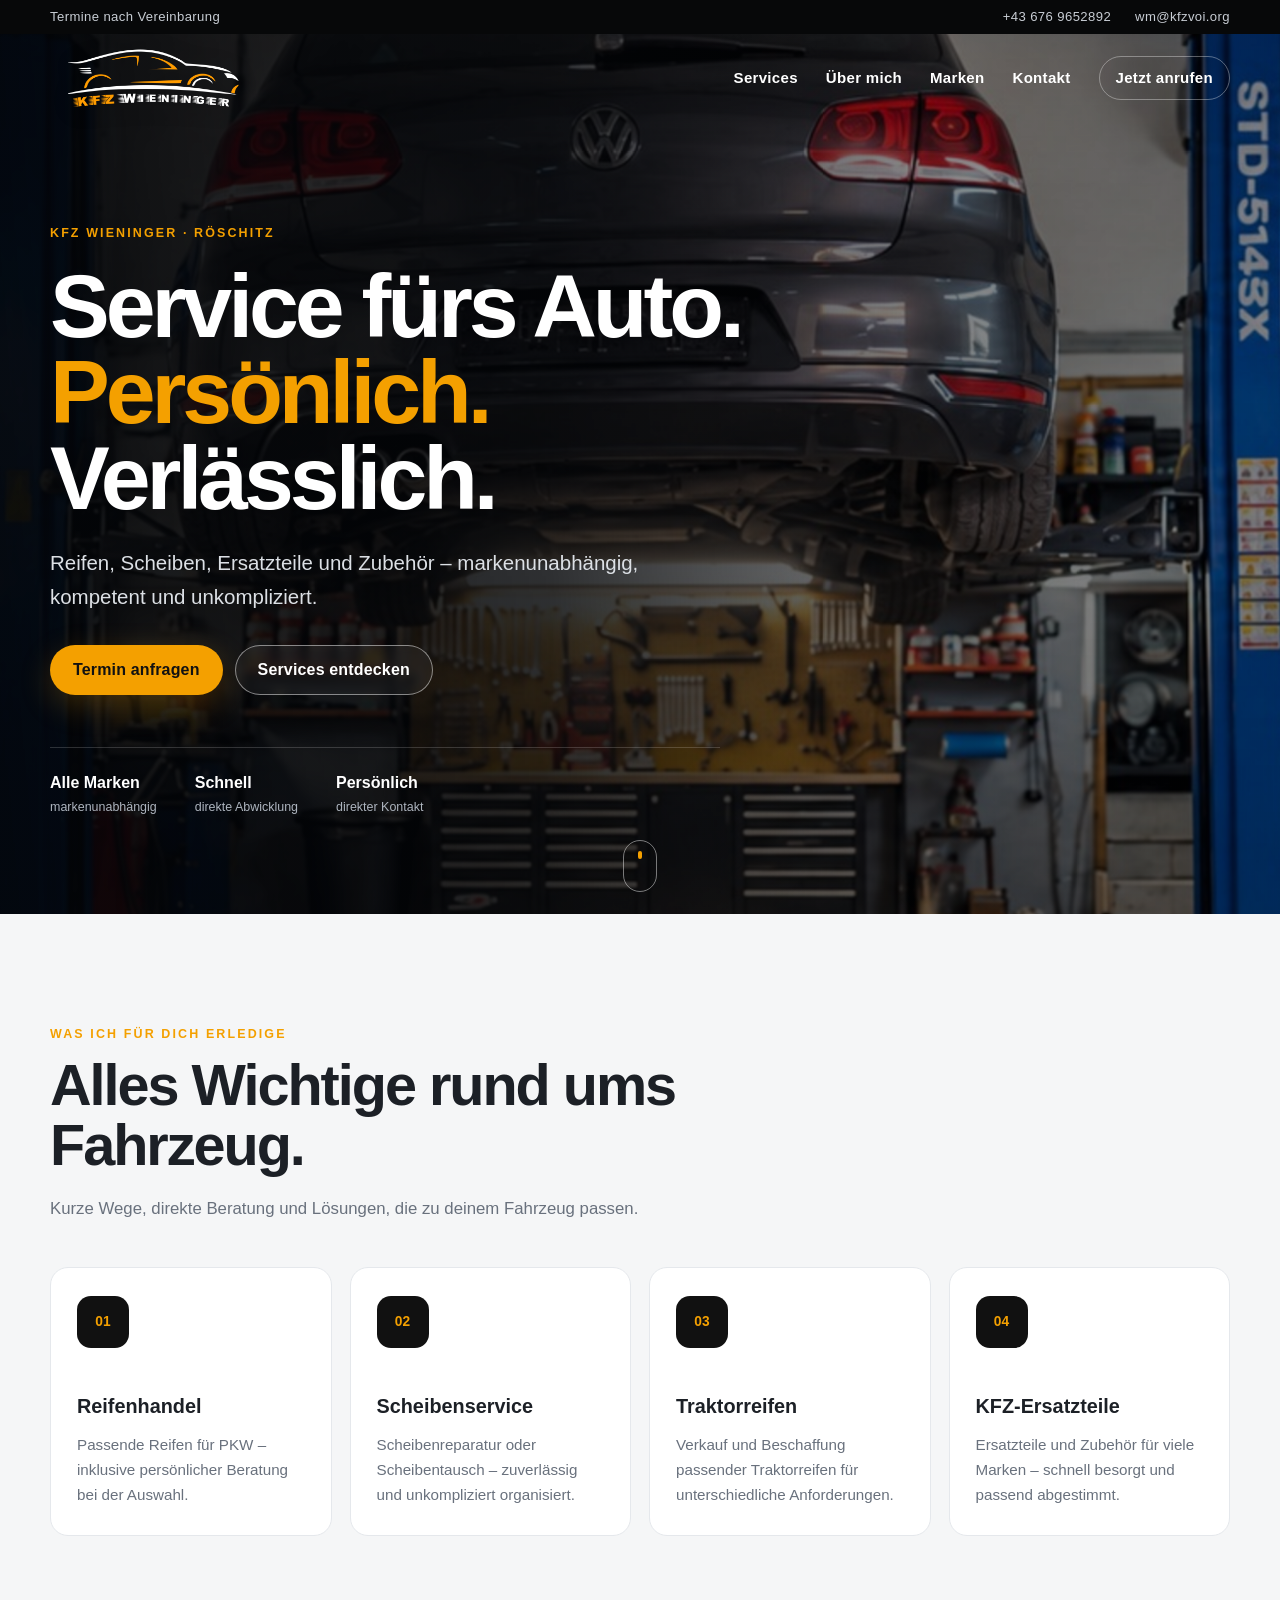
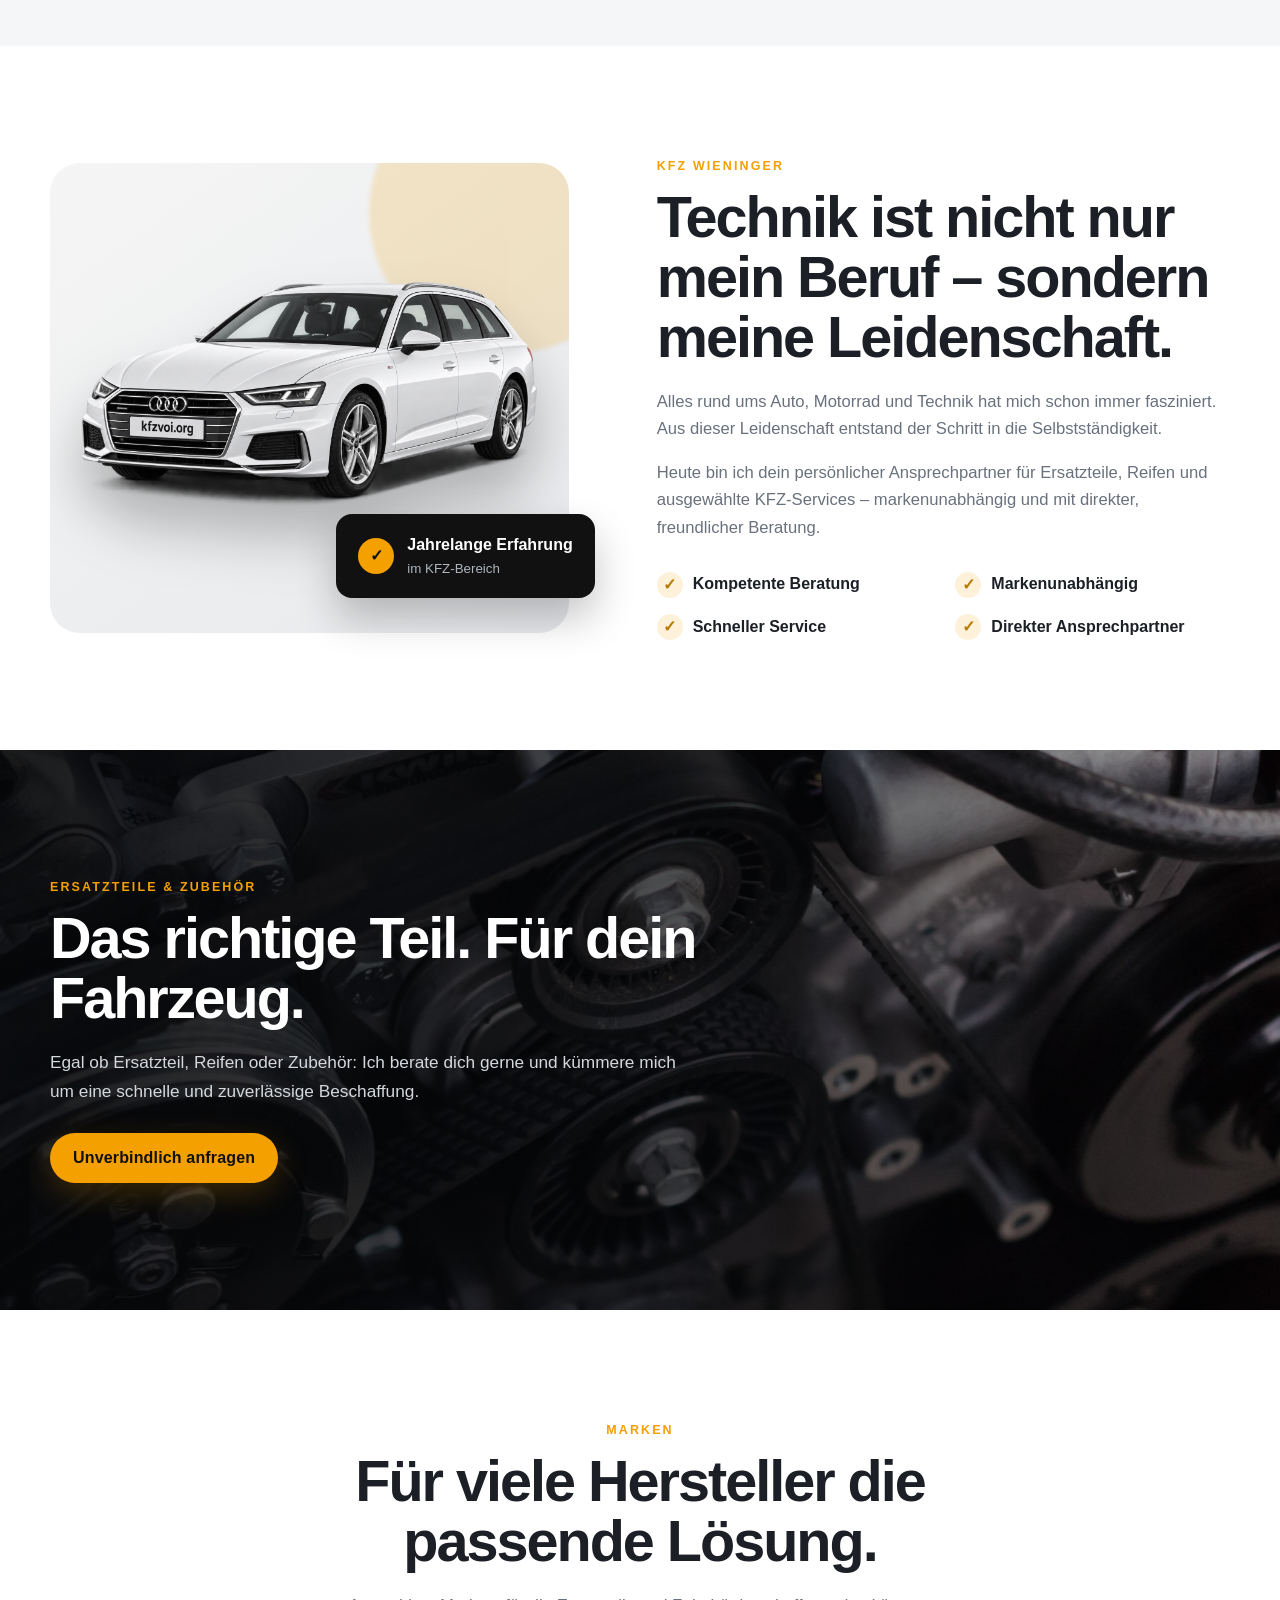
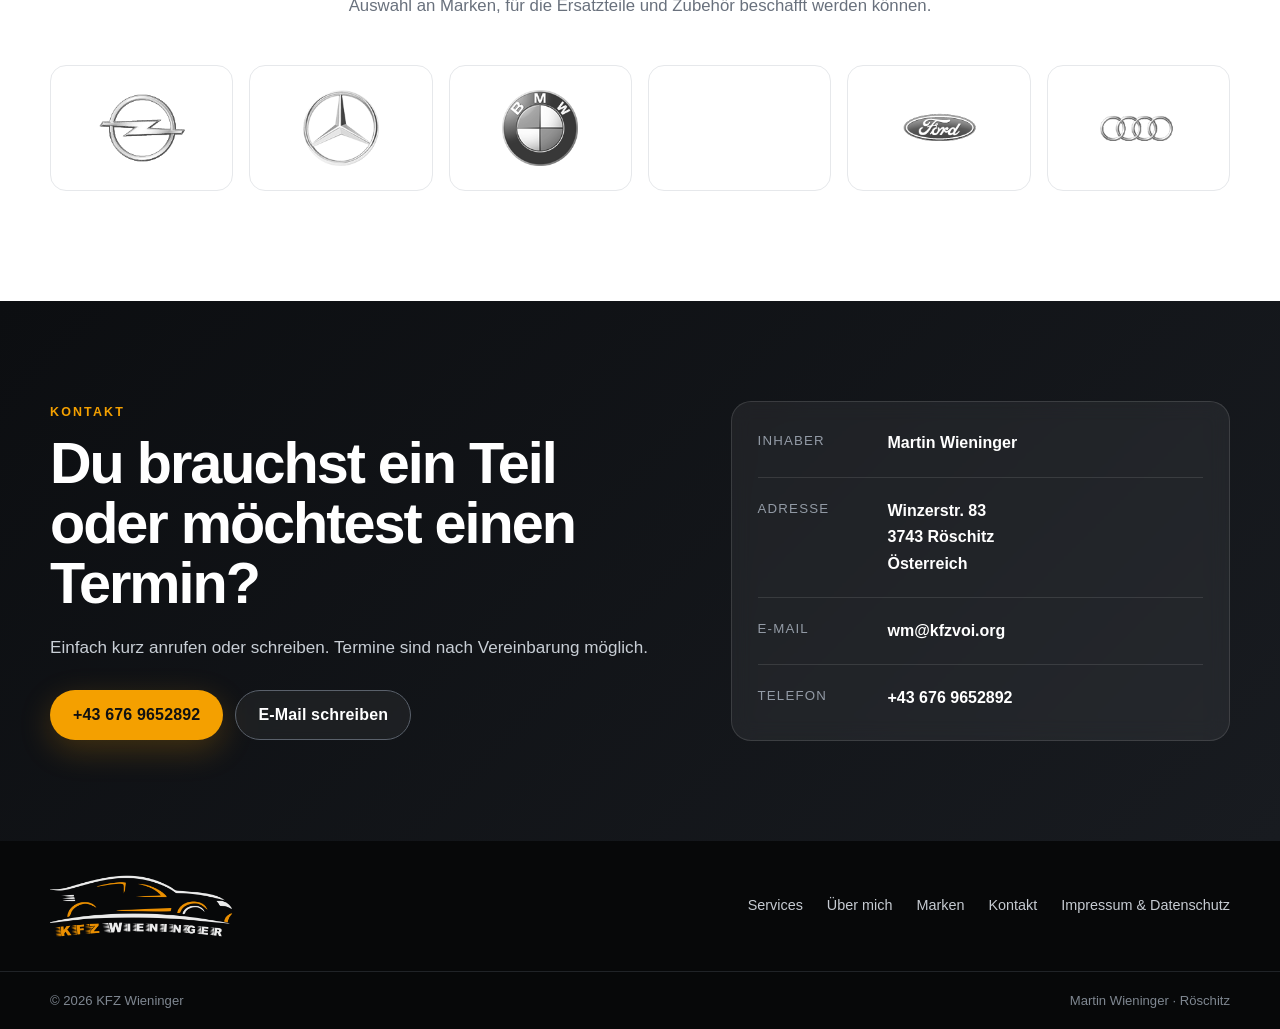
==== index.html @ 29ba62cd "Add files via upload" ====
<!doctype html>
<html lang="de">
<head>
  <meta charset="utf-8">
  <meta name="viewport" content="width=device-width,initial-scale=1">
  <meta name="theme-color" content="#0b0c0e">
  <title>KFZ Wieninger – Service, Reifen & Ersatzteile</title>
  <meta name="description" content="KFZ Wieninger in Röschitz – Reifenhandel, Scheibenreparatur, Traktorreifen und KFZ-Ersatzteile. Persönlich, markenunabhängig und zuverlässig.">
  <link rel="stylesheet" href="assets/style.css">
</head>
<body>
  <div class="topbar">
    <div class="wrap topbar-inner">
      <span>Termine nach Vereinbarung</span>
      <div class="topbar-links">
        <a href="tel:+436769652892">+43 676 9652892</a>
        <a href="mailto:wm@kfzvoi.org">wm@kfzvoi.org</a>
      </div>
    </div>
  </div>

  <header class="site-header" id="site-header">
    <div class="wrap nav">
      <a class="logo" href="#top" aria-label="KFZ Wieninger Startseite"><img src="assets/img/logo.png" alt="KFZ Wieninger"></a>
      <button class="menu-btn" aria-label="Menü öffnen" aria-expanded="false"><span></span><span></span><span></span></button>
      <nav class="navlinks" aria-label="Hauptnavigation">
        <a href="#services">Services</a>
        <a href="#ueber-mich">Über mich</a>
        <a href="#marken">Marken</a>
        <a href="#kontakt">Kontakt</a>
        <a class="nav-cta" href="tel:+436769652892">Jetzt anrufen</a>
      </nav>
    </div>
  </header>

  <main id="top">
    <section class="hero parallax-section" data-parallax="0.18">
      <div class="parallax-bg hero-bg" aria-hidden="true"></div>
      <div class="hero-shade" aria-hidden="true"></div>
      <div class="wrap hero-inner">
        <div class="hero-copy reveal">
          <div class="eyebrow">KFZ Wieninger · Röschitz</div>
          <h1>Service fürs Auto.<br><span>Persönlich.</span> Verlässlich.</h1>
          <p>Reifen, Scheiben, Ersatzteile und Zubehör – markenunabhängig, kompetent und unkompliziert.</p>
          <div class="hero-actions">
            <a class="button primary" href="tel:+436769652892">Termin anfragen</a>
            <a class="button ghost" href="#services">Services entdecken</a>
          </div>
          <div class="hero-facts" aria-label="Vorteile">
            <div><strong>Alle Marken</strong><span>markenunabhängig</span></div>
            <div><strong>Schnell</strong><span>direkte Abwicklung</span></div>
            <div><strong>Persönlich</strong><span>direkter Kontakt</span></div>
          </div>
        </div>
      </div>
      <a class="scroll-cue" href="#services" aria-label="Zu den Services scrollen"><span></span></a>
    </section>

    <section class="section services-section" id="services">
      <div class="wrap">
        <div class="section-head reveal">
          <div class="kicker">Was ich für dich erledige</div>
          <h2>Alles Wichtige rund ums Fahrzeug.</h2>
          <p>Kurze Wege, direkte Beratung und Lösungen, die zu deinem Fahrzeug passen.</p>
        </div>
        <div class="service-grid">
          <article class="service-card reveal">
            <div class="service-icon">01</div><h3>Reifenhandel</h3><p>Passende Reifen für PKW – inklusive persönlicher Beratung bei der Auswahl.</p>
          </article>
          <article class="service-card reveal">
            <div class="service-icon">02</div><h3>Scheibenservice</h3><p>Scheibenreparatur oder Scheibentausch – zuverlässig und unkompliziert organisiert.</p>
          </article>
          <article class="service-card reveal">
            <div class="service-icon">03</div><h3>Traktorreifen</h3><p>Verkauf und Beschaffung passender Traktorreifen für unterschiedliche Anforderungen.</p>
          </article>
          <article class="service-card reveal">
            <div class="service-icon">04</div><h3>KFZ-Ersatzteile</h3><p>Ersatzteile und Zubehör für viele Marken – schnell besorgt und passend abgestimmt.</p>
          </article>
        </div>
      </div>
    </section>

    <section class="section about-section" id="ueber-mich">
      <div class="wrap about-grid">
        <div class="about-visual reveal">
          <div class="image-frame"><img src="assets/img/audi.png" alt="Fahrzeug"></div>
          <div class="experience-card"><span>✓</span><div><strong>Jahrelange Erfahrung</strong><small>im KFZ-Bereich</small></div></div>
        </div>
        <div class="about-copy reveal">
          <div class="kicker">KFZ Wieninger</div>
          <h2>Technik ist nicht nur mein Beruf – sondern meine Leidenschaft.</h2>
          <p>Alles rund ums Auto, Motorrad und Technik hat mich schon immer fasziniert. Aus dieser Leidenschaft entstand der Schritt in die Selbstständigkeit.</p>
          <p>Heute bin ich dein persönlicher Ansprechpartner für Ersatzteile, Reifen und ausgewählte KFZ-Services – markenunabhängig und mit direkter, freundlicher Beratung.</p>
          <div class="benefits">
            <div><span>✓</span><strong>Kompetente Beratung</strong></div>
            <div><span>✓</span><strong>Markenunabhängig</strong></div>
            <div><span>✓</span><strong>Schneller Service</strong></div>
            <div><span>✓</span><strong>Direkter Ansprechpartner</strong></div>
          </div>
        </div>
      </div>
    </section>

    <section class="parallax-band parallax-section" data-parallax="0.12">
      <div class="parallax-bg workshop-bg" aria-hidden="true"></div>
      <div class="band-overlay" aria-hidden="true"></div>
      <div class="wrap band-content reveal">
        <div class="kicker">Ersatzteile & Zubehör</div>
        <h2>Das richtige Teil. Für dein Fahrzeug.</h2>
        <p>Egal ob Ersatzteil, Reifen oder Zubehör: Ich berate dich gerne und kümmere mich um eine schnelle und zuverlässige Beschaffung.</p>
        <a class="button primary" href="#kontakt">Unverbindlich anfragen</a>
      </div>
    </section>

    <section class="section brands-section" id="marken">
      <div class="wrap">
        <div class="section-head centered reveal">
          <div class="kicker">Marken</div>
          <h2>Für viele Hersteller die passende Lösung.</h2>
          <p>Auswahl an Marken, für die Ersatzteile und Zubehör beschafft werden können.</p>
        </div>
        <div class="brand-grid reveal">
          <div class="brand"><img src="assets/img/opel.png" alt="Opel"></div>
          <div class="brand"><img src="assets/img/mercedes.png" alt="Mercedes-Benz"></div>
          <div class="brand"><img src="assets/img/bmw.png" alt="BMW"></div>
          <div class="brand"><img src="assets/img/skoda.png" alt="Škoda"></div>
          <div class="brand"><img src="assets/img/ford.png" alt="Ford"></div>
          <div class="brand"><img src="assets/img/audi-logo.png" alt="Audi"></div>
        </div>
      </div>
    </section>

    <section class="contact-section" id="kontakt">
      <div class="wrap contact-shell reveal">
        <div class="contact-intro">
          <div class="kicker">Kontakt</div>
          <h2>Du brauchst ein Teil oder möchtest einen Termin?</h2>
          <p>Einfach kurz anrufen oder schreiben. Termine sind nach Vereinbarung möglich.</p>
          <div class="contact-actions">
            <a class="button primary" href="tel:+436769652892">+43 676 9652892</a>
            <a class="button ghost light" href="mailto:wm@kfzvoi.org">E-Mail schreiben</a>
          </div>
        </div>
        <aside class="contact-card">
          <div class="contact-row"><span>Inhaber</span><strong>Martin Wieninger</strong></div>
          <div class="contact-row"><span>Adresse</span><strong>Winzerstr. 83<br>3743 Röschitz<br>Österreich</strong></div>
          <div class="contact-row"><span>E-Mail</span><strong><a href="mailto:wm@kfzvoi.org">wm@kfzvoi.org</a></strong></div>
          <div class="contact-row"><span>Telefon</span><strong><a href="tel:+436769652892">+43 676 9652892</a></strong></div>
        </aside>
      </div>
    </section>
  </main>

  <footer>
    <div class="wrap footer-main">
      <a class="footer-logo" href="#top"><img src="assets/img/logo.png" alt="KFZ Wieninger"></a>
      <div class="footer-links"><a href="#services">Services</a><a href="#ueber-mich">Über mich</a><a href="#marken">Marken</a><a href="#kontakt">Kontakt</a><a href="impressum/">Impressum & Datenschutz</a></div>
    </div>
    <div class="copyright"><div class="wrap"><span>© <span id="year">2026</span> KFZ Wieninger</span><span>Martin Wieninger · Röschitz</span></div></div>
  </footer>

  <a class="mobile-call" href="tel:+436769652892" aria-label="KFZ Wieninger anrufen">☎</a>
  <script src="assets/site.js"></script>
</body>
</html>
---- assets/style.css ----
:root{--ink:#0b0c0e;--ink2:#12151a;--panel:#171a20;--paper:#f5f6f7;--white:#fff;--text:#1c2026;--muted:#69717d;--line:#dfe3e8;--accent:#f4a000;--accent2:#ffbd38;--max:1180px;--radius:18px;--shadow:0 24px 70px rgba(0,0,0,.12)}
*{box-sizing:border-box}html{scroll-behavior:smooth;scroll-padding-top:90px}body{margin:0;font-family:Inter,ui-sans-serif,-apple-system,BlinkMacSystemFont,"Segoe UI",Roboto,Arial,sans-serif;color:var(--text);background:#fff;line-height:1.65;-webkit-font-smoothing:antialiased}a{color:inherit}img{max-width:100%;display:block}.wrap{width:min(var(--max),calc(100% - 40px));margin-inline:auto}
.topbar{background:#070809;color:#c8cdd4;font-size:.82rem;letter-spacing:.03em}.topbar-inner{min-height:34px;display:flex;align-items:center;justify-content:space-between;gap:22px}.topbar-links{display:flex;gap:24px}.topbar a{text-decoration:none}.topbar a:hover{color:var(--accent)}
.site-header{position:fixed;top:34px;left:0;right:0;z-index:50;transition:background .3s,box-shadow .3s,transform .3s}.site-header.scrolled{background:rgba(10,11,13,.94);box-shadow:0 12px 30px rgba(0,0,0,.22);backdrop-filter:blur(12px)}.nav{height:88px;display:flex;align-items:center;justify-content:space-between;gap:28px}.logo img{width:214px;max-height:66px;object-fit:contain;filter:drop-shadow(0 3px 10px rgba(0,0,0,.25))}.navlinks{display:flex;align-items:center;gap:28px}.navlinks a{color:#fff;text-decoration:none;font-size:.94rem;font-weight:700;letter-spacing:.02em;transition:color .2s}.navlinks a:hover{color:var(--accent2)}.nav-cta{border:1px solid rgba(255,255,255,.35);border-radius:999px;padding:9px 16px}.nav-cta:hover{border-color:var(--accent)}.menu-btn{display:none;border:0;background:transparent;width:42px;height:42px;padding:9px;cursor:pointer}.menu-btn span{display:block;height:2px;background:#fff;margin:5px 0;border-radius:9px;transition:.2s}
.hero{height:min(880px,100svh);min-height:650px;position:relative;overflow:hidden;color:#fff;background:#0b0d10}.parallax-bg{position:absolute;inset:-12%;background-size:cover;background-position:center;will-change:transform}.hero-bg{background-image:url('img/slide1.jpg')}.hero-shade{position:absolute;inset:0;background:linear-gradient(90deg,rgba(3,5,8,.93) 0%,rgba(3,5,8,.74) 43%,rgba(3,5,8,.30) 72%,rgba(3,5,8,.24) 100%),linear-gradient(180deg,rgba(0,0,0,.2),rgba(0,0,0,.42))}.hero-inner{position:relative;z-index:2;height:100%;display:flex;align-items:center;padding-top:92px}.hero-copy{max-width:760px}.eyebrow,.kicker{text-transform:uppercase;letter-spacing:.17em;color:var(--accent);font-size:.78rem;font-weight:900}.hero h1{font-size:clamp(3.1rem,7vw,6.4rem);line-height:.96;letter-spacing:-.045em;margin:.22em 0 .28em;max-width:900px}.hero h1 span{color:var(--accent)}.hero p{font-size:clamp(1.05rem,1.6vw,1.28rem);max-width:650px;color:#dce0e5;margin:0}.hero-actions{display:flex;gap:12px;flex-wrap:wrap;margin-top:32px}.button{display:inline-flex;align-items:center;justify-content:center;min-height:50px;padding:0 22px;border-radius:999px;text-decoration:none;font-weight:850;letter-spacing:.01em;transition:transform .2s,box-shadow .2s,background .2s,color .2s;border:1px solid transparent}.button:hover{transform:translateY(-2px)}.button.primary{background:var(--accent);color:#111;box-shadow:0 10px 32px rgba(244,160,0,.22)}.button.primary:hover{background:var(--accent2);box-shadow:0 16px 34px rgba(244,160,0,.3)}.button.ghost{border-color:rgba(255,255,255,.48);color:#fff;background:rgba(255,255,255,.05);backdrop-filter:blur(4px)}.button.ghost:hover{background:#fff;color:#111}.hero-facts{display:flex;gap:38px;margin-top:52px;padding-top:22px;border-top:1px solid rgba(255,255,255,.17);max-width:670px}.hero-facts div{display:flex;flex-direction:column}.hero-facts strong{font-size:1rem}.hero-facts span{font-size:.78rem;color:#aeb5bf}.scroll-cue{position:absolute;z-index:3;left:50%;bottom:22px;transform:translateX(-50%);width:34px;height:52px;border:1px solid rgba(255,255,255,.45);border-radius:999px}.scroll-cue span{position:absolute;top:10px;left:50%;width:4px;height:8px;background:var(--accent);border-radius:9px;transform:translateX(-50%);animation:scrollCue 1.8s infinite}@keyframes scrollCue{0%{opacity:0;transform:translate(-50%,0)}30%{opacity:1}100%{opacity:0;transform:translate(-50%,18px)}}
.section{padding:110px 0}.services-section{background:var(--paper)}.section-head{max-width:720px;margin-bottom:44px}.section-head.centered{text-align:center;margin-inline:auto}.section-head h2,.about-copy h2,.band-content h2,.contact-intro h2{font-size:clamp(2.25rem,4.5vw,4rem);line-height:1.04;letter-spacing:-.035em;margin:.2em 0 .34em}.section-head p{color:var(--muted);font-size:1.05rem}.service-grid{display:grid;grid-template-columns:repeat(4,1fr);gap:18px}.service-card{position:relative;min-height:260px;background:#fff;border:1px solid #e5e8ec;border-radius:var(--radius);padding:28px 26px;overflow:hidden;transition:transform .25s,box-shadow .25s,border-color .25s}.service-card:before{content:"";position:absolute;left:0;bottom:0;height:4px;width:0;background:var(--accent);transition:width .3s}.service-card:hover{transform:translateY(-7px);box-shadow:var(--shadow);border-color:#d8dce2}.service-card:hover:before{width:100%}.service-icon{width:52px;height:52px;border-radius:14px;display:grid;place-items:center;background:#111;color:var(--accent);font-weight:900;font-size:.86rem;margin-bottom:42px}.service-card h3{font-size:1.24rem;margin:0 0 9px}.service-card p{color:var(--muted);margin:0;font-size:.95rem}
.about-section{overflow:hidden}.about-grid{display:grid;grid-template-columns:.95fr 1.05fr;gap:88px;align-items:center}.about-visual{position:relative}.image-frame{position:relative;background:linear-gradient(145deg,#f5f5f5,#e7e9ec);border-radius:30px;min-height:470px;display:flex;align-items:center;padding:40px;overflow:hidden}.image-frame:after{content:"";position:absolute;width:280px;height:280px;right:-80px;top:-90px;background:var(--accent);opacity:.18;border-radius:50%;filter:blur(2px)}.image-frame img{position:relative;z-index:2;filter:drop-shadow(0 35px 25px rgba(0,0,0,.26));transform:scale(1.06)}.experience-card{position:absolute;z-index:3;right:-26px;bottom:35px;background:#111;color:#fff;border-radius:16px;padding:18px 22px;display:flex;align-items:center;gap:13px;box-shadow:0 20px 40px rgba(0,0,0,.23)}.experience-card>span{width:36px;height:36px;border-radius:50%;background:var(--accent);color:#111;display:grid;place-items:center;font-weight:900}.experience-card div{display:flex;flex-direction:column}.experience-card small{color:#aeb5bf}.about-copy p{color:var(--muted);font-size:1.04rem}.benefits{display:grid;grid-template-columns:1fr 1fr;gap:16px 24px;margin-top:30px}.benefits div{display:flex;align-items:center;gap:10px}.benefits span{width:26px;height:26px;border-radius:50%;background:rgba(244,160,0,.15);color:#b87900;display:grid;place-items:center;font-weight:900}
.parallax-band{position:relative;min-height:560px;color:#fff;overflow:hidden;display:flex;align-items:center}.workshop-bg{background-image:url('img/motor.jpg')}.band-overlay{position:absolute;inset:0;background:linear-gradient(90deg,rgba(5,7,9,.92),rgba(5,7,9,.69) 58%,rgba(5,7,9,.32))}.band-content{position:relative;z-index:2;max-width:780px;margin-left:max(calc((100% - var(--max))/2),20px);margin-right:20px}.band-content p{max-width:650px;color:#d4d8dd;font-size:1.08rem;margin-bottom:28px}
.brands-section{background:#fff}.brand-grid{display:grid;grid-template-columns:repeat(6,1fr);gap:16px;margin-top:46px}.brand{height:126px;border:1px solid #e6e8eb;border-radius:16px;padding:22px;background:#fff;display:flex;align-items:center;justify-content:center;transition:transform .22s,box-shadow .22s,border-color .22s}.brand:hover{transform:translateY(-5px);box-shadow:0 18px 35px rgba(0,0,0,.08);border-color:#d7dbe0}.brand img{max-height:76px;width:auto;filter:grayscale(1);opacity:.78;transition:filter .2s,opacity .2s,transform .2s}.brand:hover img{filter:grayscale(0);opacity:1;transform:scale(1.04)}
.contact-section{background:linear-gradient(135deg,#0c0e11,#181b20);padding:100px 0;color:#fff}.contact-shell{display:grid;grid-template-columns:1.1fr .9fr;gap:70px;align-items:center}.contact-intro p{color:#c8ced5;max-width:650px;font-size:1.07rem}.contact-actions{display:flex;gap:12px;flex-wrap:wrap;margin-top:28px}.button.light{border-color:#5a616b}.contact-card{background:rgba(255,255,255,.06);border:1px solid rgba(255,255,255,.12);border-radius:20px;padding:8px 26px;backdrop-filter:blur(10px)}.contact-row{display:grid;grid-template-columns:110px 1fr;gap:20px;padding:20px 0;border-bottom:1px solid rgba(255,255,255,.11)}.contact-row:last-child{border-bottom:0}.contact-row span{color:#939ba6;font-size:.83rem;text-transform:uppercase;letter-spacing:.09em}.contact-row strong{font-weight:700}.contact-row a{color:#fff;text-decoration:none}.contact-row a:hover{color:var(--accent)}
footer{background:#070809;color:#acb2ba}.footer-main{min-height:130px;display:flex;align-items:center;justify-content:space-between;gap:30px}.footer-logo img{width:190px;opacity:.92}.footer-links{display:flex;flex-wrap:wrap;gap:24px}.footer-links a{color:#c6cbd2;text-decoration:none;font-size:.9rem}.footer-links a:hover{color:var(--accent)}.copyright{border-top:1px solid #202327;padding:18px 0;color:#7f8791;font-size:.82rem}.copyright .wrap{display:flex;justify-content:space-between;gap:18px;flex-wrap:wrap}.mobile-call{display:none}
.reveal{opacity:0;transform:translateY(24px);transition:opacity .75s ease,transform .75s ease}.reveal.in-view{opacity:1;transform:none}
.legal{background:#fff}.legal .site-header,.legal header{position:sticky;top:0;background:#0c0e11}.legal-hero{background:linear-gradient(135deg,#11151a,#242931);color:#fff;padding:76px 0 58px}.legal-hero h1{font-size:clamp(2.3rem,5vw,4rem);margin:.4em 0 0}.legal-content{width:min(920px,calc(100% - 40px));margin:auto;padding:58px 0 90px}.legal-content h1{font-size:2.35rem;line-height:1.15;margin-top:1.8em}.legal-content h1:first-child{margin-top:0}.legal-content h2{margin-top:2em;font-size:1.55rem}.legal-content h3{margin-top:1.7em}.legal-content a{color:#a86800;overflow-wrap:anywhere}.back{color:var(--accent);text-decoration:none;font-weight:800}
@media (max-width:980px){.service-grid{grid-template-columns:repeat(2,1fr)}.about-grid{grid-template-columns:1fr;gap:52px}.about-visual{max-width:760px}.experience-card{right:16px}.brand-grid{grid-template-columns:repeat(3,1fr)}.contact-shell{grid-template-columns:1fr;gap:40px}.footer-main{align-items:flex-start;flex-direction:column;padding:40px 0}}
@media (max-width:820px){.topbar-inner>span{display:none}.topbar-inner{justify-content:center}.site-header{top:34px}.nav{height:74px}.logo img{width:178px}.menu-btn{display:block}.navlinks{position:absolute;top:74px;left:20px;right:20px;display:none;flex-direction:column;align-items:stretch;gap:4px;padding:16px;background:rgba(10,11,13,.98);border:1px solid #2a2e34;border-radius:16px;box-shadow:0 20px 45px rgba(0,0,0,.35)}.navlinks.open{display:flex}.navlinks a{padding:12px 10px}.nav-cta{text-align:center;margin-top:6px}.hero{min-height:670px;height:92svh}.hero-inner{padding-top:90px}.hero-facts{gap:18px;justify-content:space-between}.hero h1{font-size:clamp(3rem,12vw,5rem)}.section{padding:82px 0}.parallax-bg{inset:-6%;transform:none!important}.parallax-band{min-height:500px}.band-content{margin-left:20px}.mobile-call{display:grid;place-items:center;position:fixed;right:18px;bottom:18px;width:56px;height:56px;border-radius:50%;background:var(--accent);color:#111;text-decoration:none;font-size:1.35rem;font-weight:900;z-index:60;box-shadow:0 14px 30px rgba(0,0,0,.25)}}
@media (max-width:560px){.wrap{width:min(var(--max),calc(100% - 28px))}.topbar-links{gap:14px;font-size:.76rem}.hero-facts{display:none}.hero-actions{flex-direction:column;align-items:stretch}.hero-actions .button{text-align:center}.service-grid{grid-template-columns:1fr}.service-card{min-height:220px}.service-icon{margin-bottom:28px}.image-frame{min-height:320px;padding:18px}.experience-card{position:relative;right:auto;bottom:auto;margin:-28px 16px 0}.benefits{grid-template-columns:1fr}.brand-grid{grid-template-columns:repeat(2,1fr)}.brand{height:104px}.contact-row{grid-template-columns:1fr;gap:5px}.contact-actions{flex-direction:column;align-items:stretch}.footer-links{display:grid;grid-template-columns:1fr 1fr;width:100%;gap:14px}.copyright .wrap{flex-direction:column}.scroll-cue{display:none}}
@media (prefers-reduced-motion:reduce){html{scroll-behavior:auto}.reveal{opacity:1;transform:none;transition:none}.scroll-cue span{animation:none}.parallax-bg{transform:none!important}.button,.brand,.service-card{transition:none}}
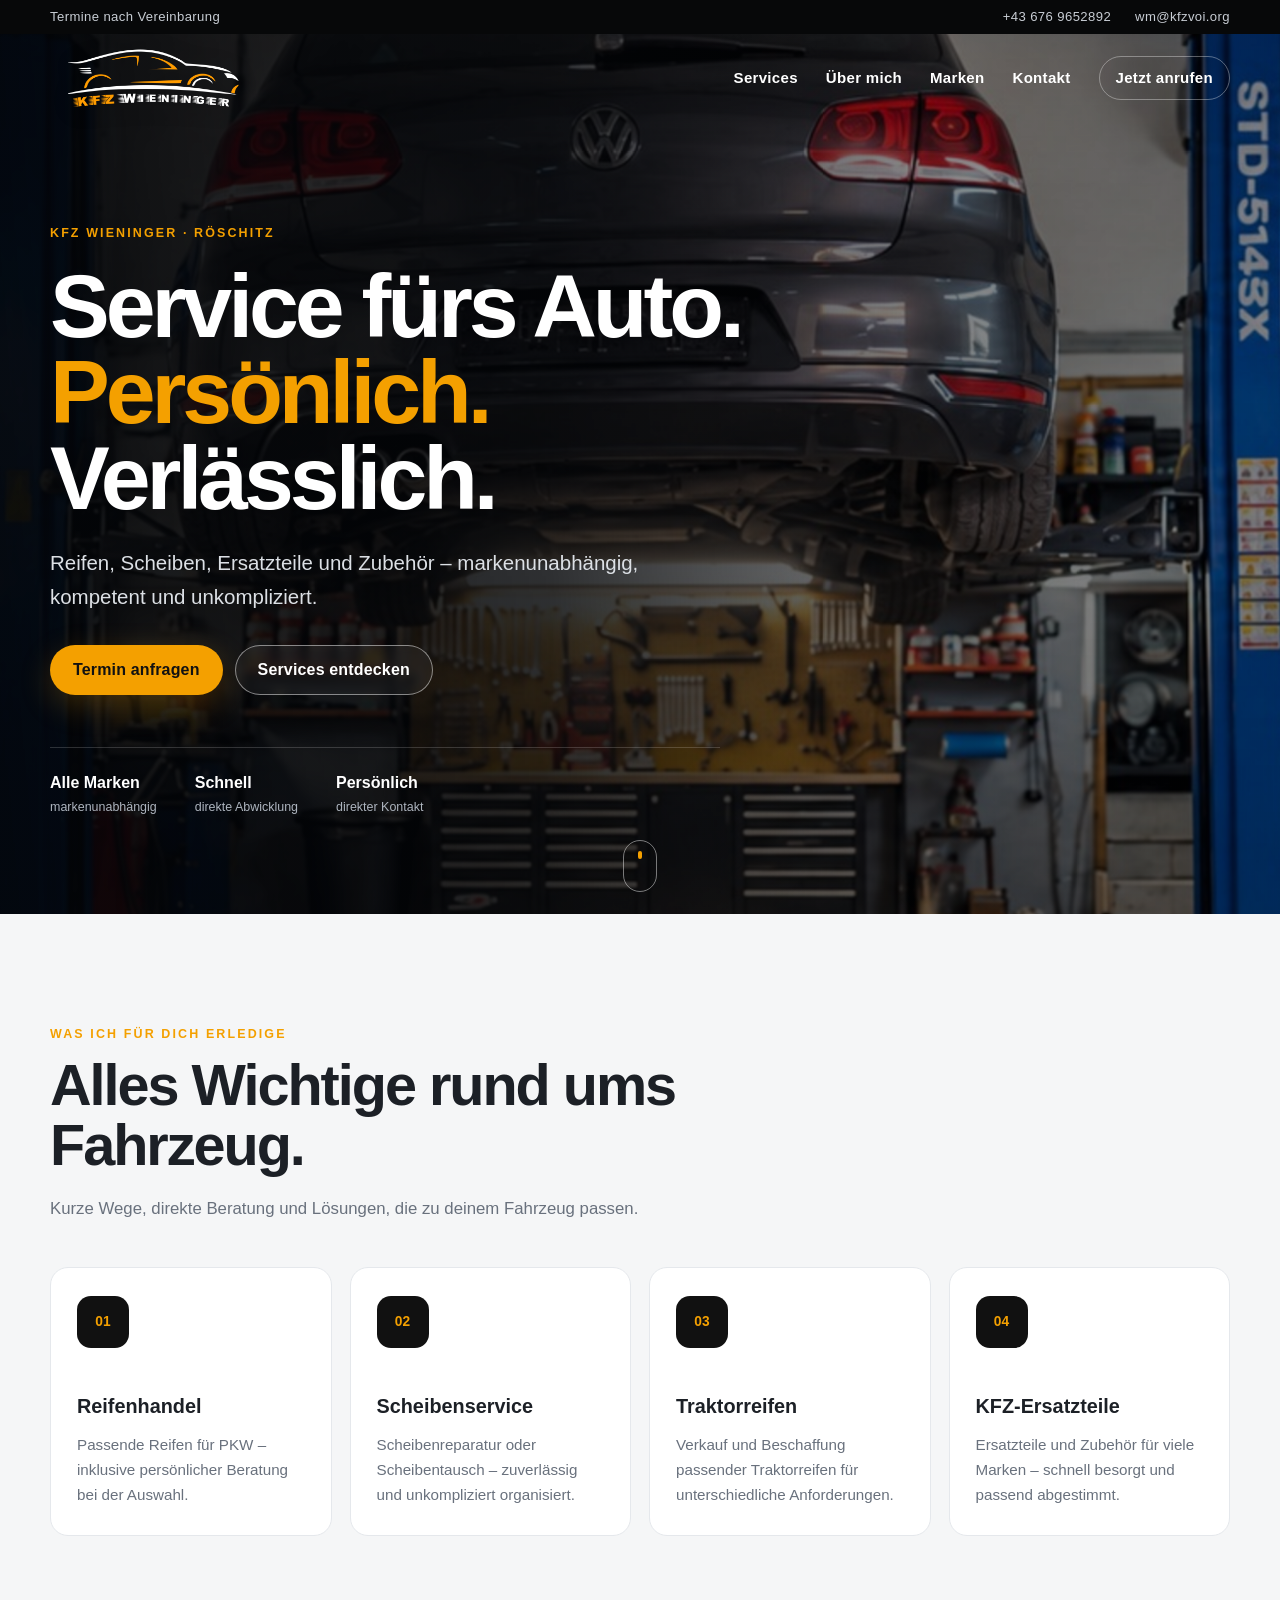
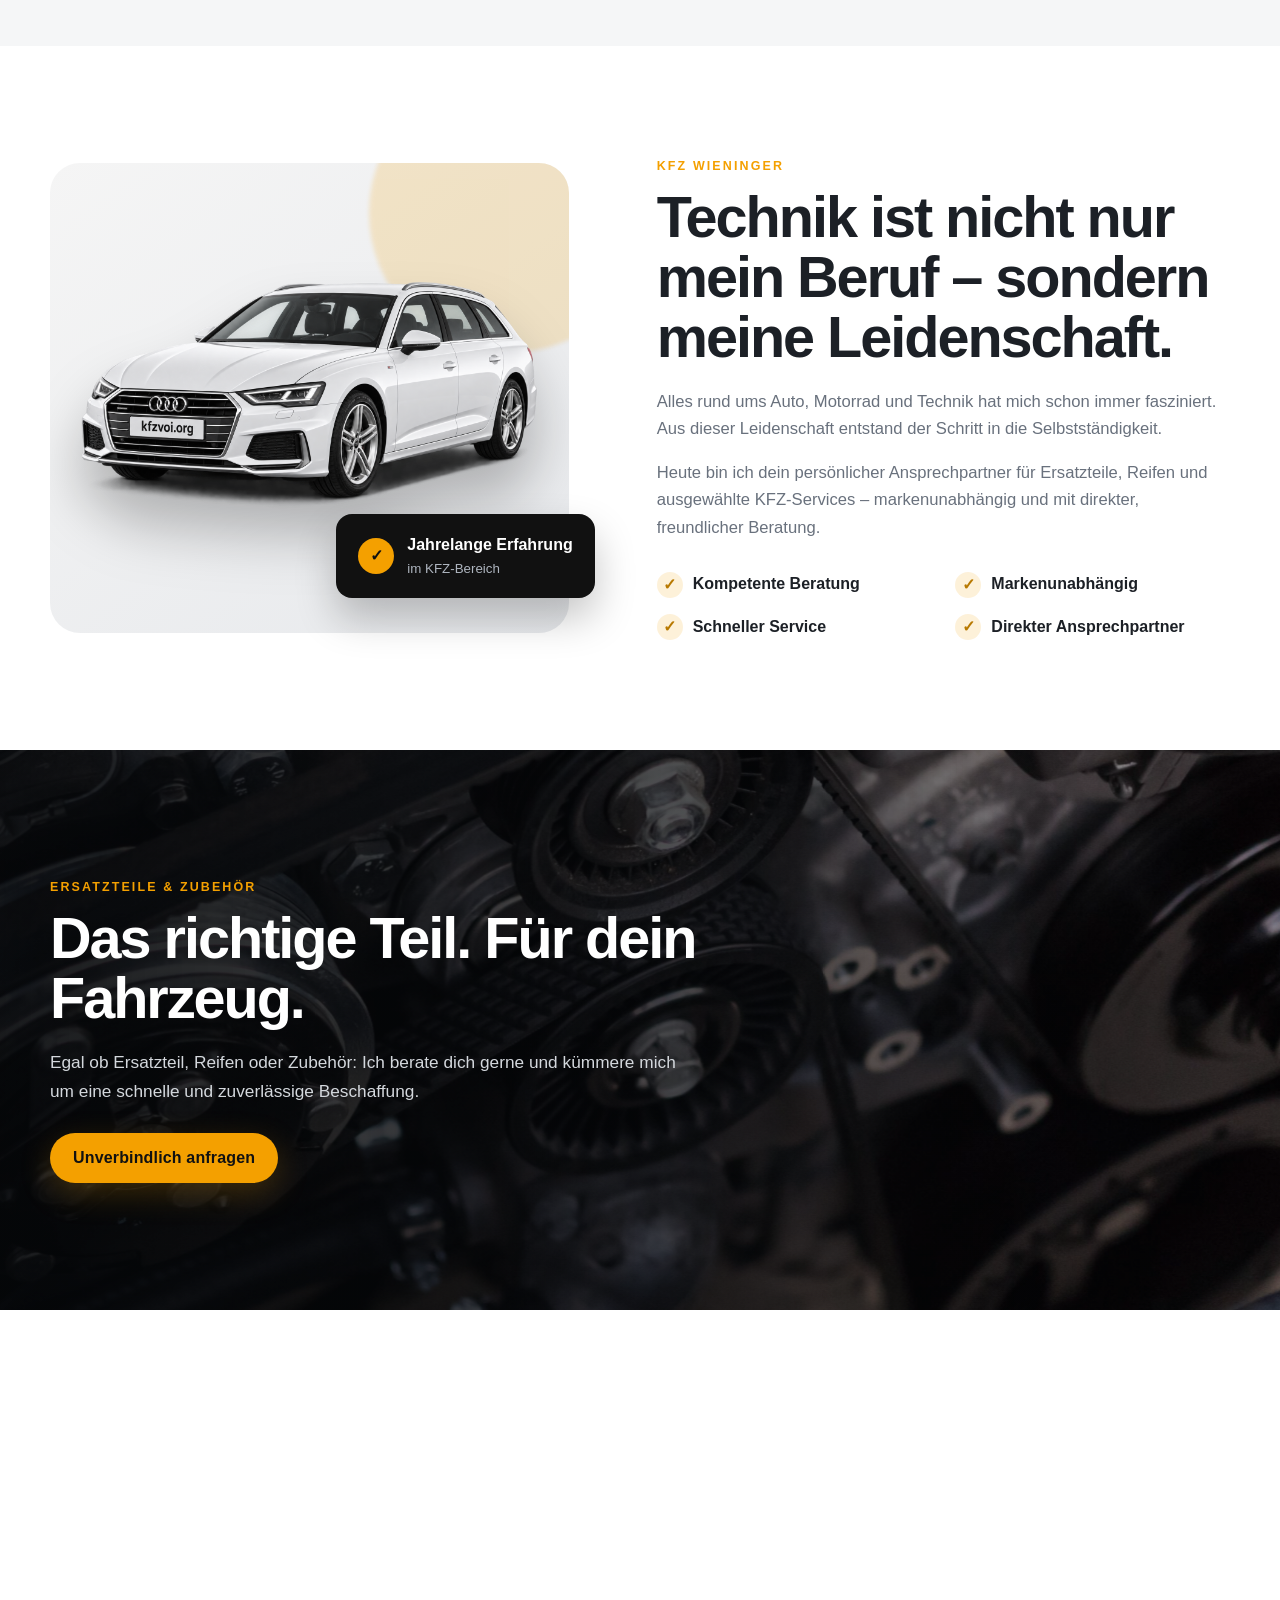
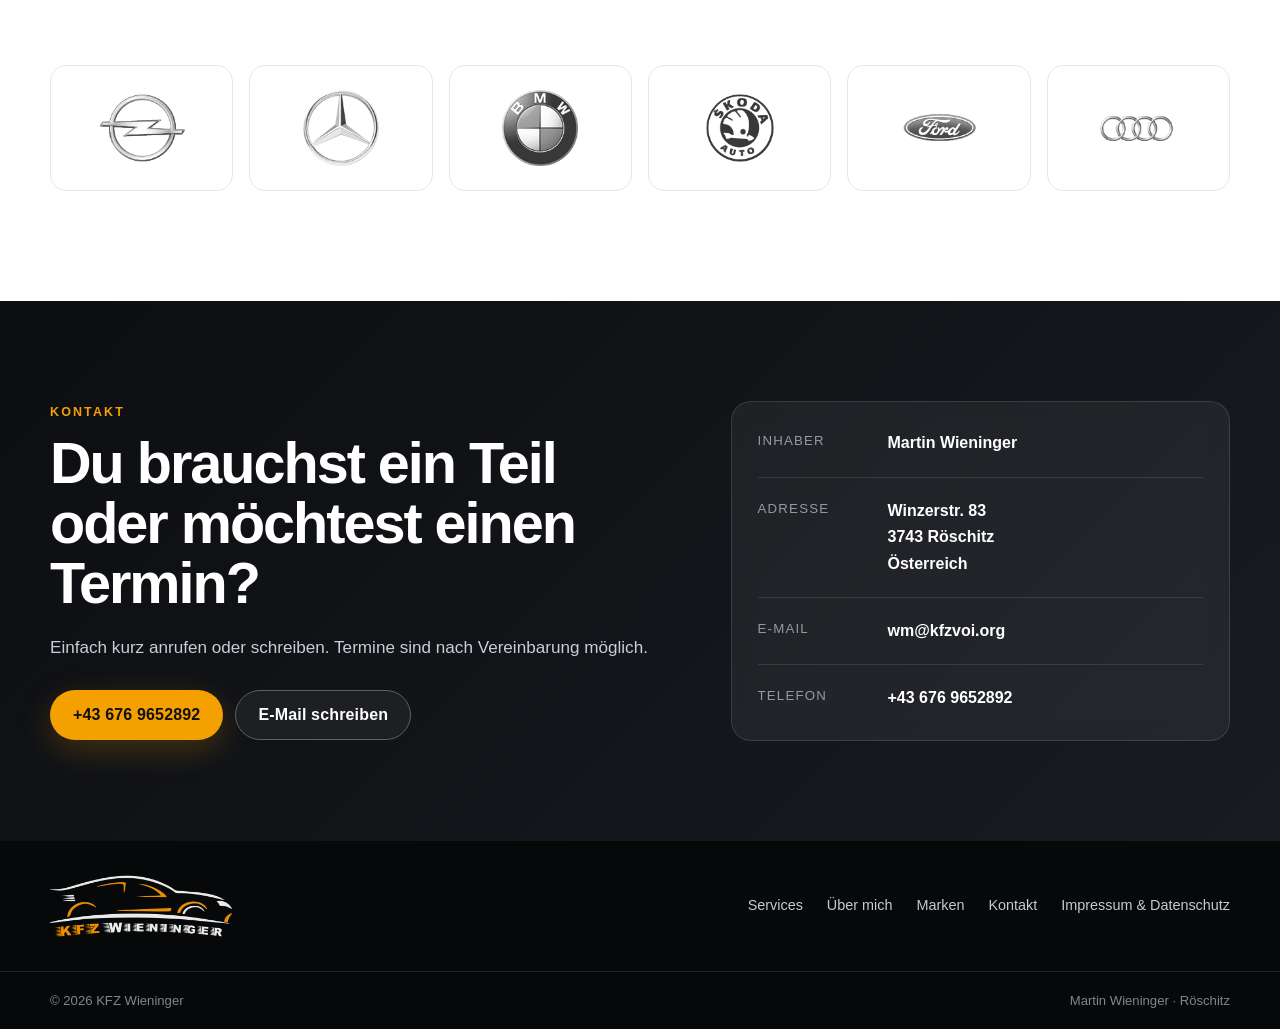
==== commit 82ad231c: "Update index.html" ====
--- a/index.html
+++ b/index.html
@@ -7,6 +7,7 @@
   <title>KFZ Wieninger – Service, Reifen & Ersatzteile</title>
   <meta name="description" content="KFZ Wieninger in Röschitz – Reifenhandel, Scheibenreparatur, Traktorreifen und KFZ-Ersatzteile. Persönlich, markenunabhängig und zuverlässig.">
   <link rel="stylesheet" href="assets/style.css">
+  <link rel="icon" href="favicon.ico" type="image/x-icon">
 </head>
 <body>
   <div class="topbar">
